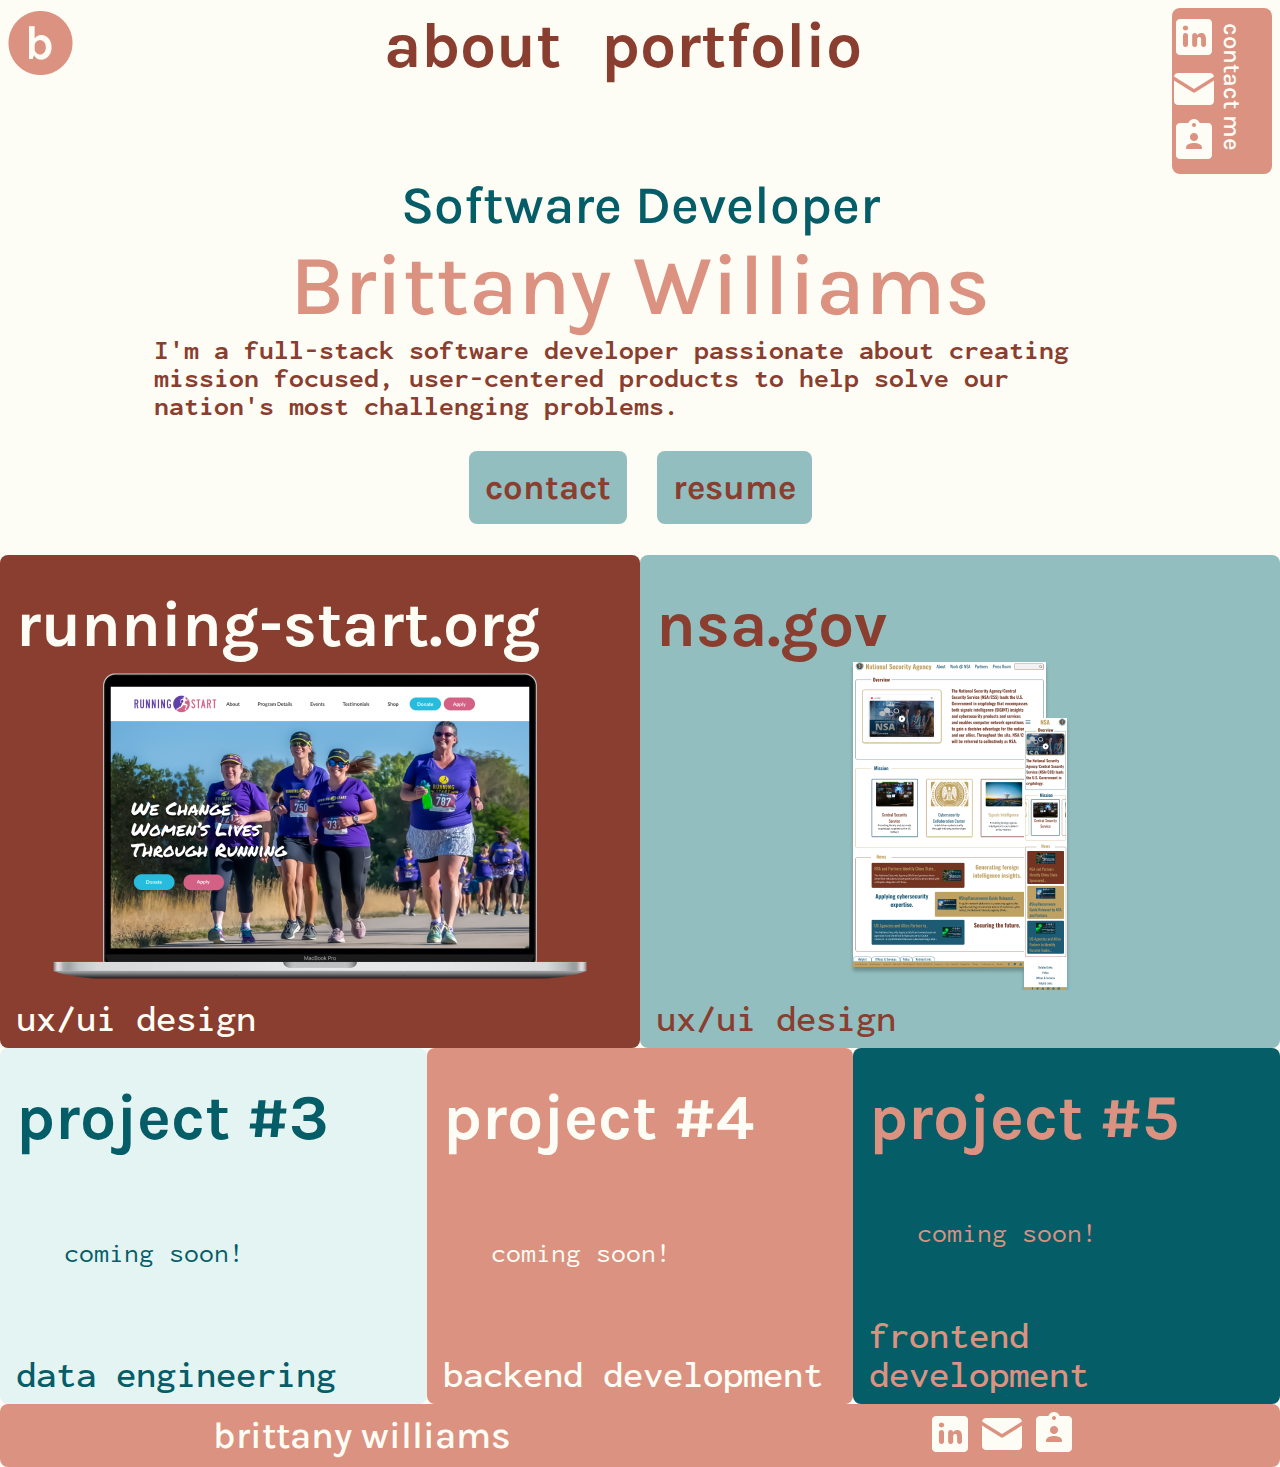
==== index.html @ e021440d "initial commit" ====
<!DOCTYPE HTML>

<head>
  <title>Brittany Williams</title>
  <link rel="icon" type="image/png" href="images/logo.png">
  <link rel="stylesheet" type="text/css" href="css/style.css">
  <link rel="stylesheet" href="https://fonts.googleapis.com/css?family=Karla">
  <link rel="stylesheet" href="https://fonts.googleapis.com/css?family=Inconsolata">
  <meta name="viewport" content="width=device-width, initial-scale=1, minimum-scale=1" />


</head>

<body class="eggshell">
  <nav>
    <a href="#"><img class="logo" src="images/logo.png" /></a>
    <div id="menu">
      <h3 class="menuItem"><a class="brickText" href="about.html">about</a></h3>
      <h3 class="menuItem"><a class="brickText" href="#">portfolio</a></h3>
    </div>
    <div id="socials" class="salmon">
      <div class="column">
        <a href="https://www.linkedin.com/in/brittany-opal-williams/" target="_blank" rel="noopener noreferrer"><img
            src="images/LinkedIn.png" /></a>
        <a href="mailto:brittany.o.williams@gmail.com"><img src="images/Email.png" /></a>
        <a href="https://docs.google.com/document/d/1N_gZZdpuDyimr1k2vZnnKo65q3rNtXK2901FrRV--wQ/edit?usp=sharing"
          target="_blank" rel="noopener noreferrer"><img src="images/CV.png" /></a>
      </div>
      <div id="contact">
        <h6 class="contactMe">contact me</h6>
      </div>
    </div>
  </nav>

  <section id="intro">
    <h4 class="tealText">Software Developer</h4>
    <h2 class="salmonText">Brittany Williams</h2>
    <div id="summary">
        <h3 class="brickText body">I'm a full-stack software developer passionate about creating mission focused, user-centered products to help solve our nation's most challenging problems.</h3>
    </div>
    <div id="buttons">
      <a id="contactButton" class="lightteal brickText buttonLabel" href="mailto:brittany.o.williams@gmail.com">contact</a>
      <a id="resume" class="brickText buttonLabel lightteal" href="https://docs.google.com/document/d/1N_gZZdpuDyimr1k2vZnnKo65q3rNtXK2901FrRV--wQ/edit?usp=sharing" target="_blank" rel="noopener noreferrer">resume</a>
    </div>
  </section>

  <section id="ux_projects">
    <div id="running-start" class="brick">
      <h3 class="eggshellText">running-start.org</h3>
      <div><a href="case_studies/running-start.html"><img src="images/Homepage mockup 1.png"/></a></div>
      <h4 class="sub eggshellText">ux/ui design</h4>
    </div>

    <div id="nsa" class="lightteal">
      <h3 class="brickText">nsa.gov</h3>
      <div><img src="images/Group 1.png"/></div>
      <h4 class="sub brickText">ux/ui design</h4>
    </div>

  </section>

  <section id="dev_projects">
    <div id="p3" class="greyblue tealText">
      <h3>project #3</h3>
      <p class="body">coming soon!</p>
      <h4 class="sub">data engineering</h4>
    </div>
    <div id="p4" class="salmon eggshellText">
      <h3>project #4</h3>
      <p class="body">coming soon!</p>
      <h4 class="sub">backend development</h4>
    </div>
    <div id="p5" class="teal salmonText">
      <h3>project #5</h3>
      <p class="body">coming soon!</p>
      <h4 class="sub">frontend development</h4>
    </div>

  </section>

  <footer class="salmon">
    <h6 class="eggshellText">brittany williams</h6>
    <div>
      <a href="https://www.linkedin.com/in/brittany-opal-williams/" target="_blank" rel="noopener noreferrer"><img
          src="images/LinkedIn.png" /></a>
      <a href="mailto:brittany.o.williams@gmail.com"><img src="images/Email.png" /></a>
      <a href="https://docs.google.com/document/d/1N_gZZdpuDyimr1k2vZnnKo65q3rNtXK2901FrRV--wQ/edit?usp=sharing"
        target="_blank" rel="noopener noreferrer"><img src="images/CV.png" /></a>
    </div>
  </footer>
</body>

</html>
---- css/style.css ----
/* Colors */
.eggshell {
    background-color: #FDFDF5;
    
}

.eggshellText{
    color: #FDFDF5
}

.brick {
    background-color: #8A3E30;
}

.brickText {
    color: #8A3E30;
}

.salmon {
    background-color: #db9281;
}

.salmonText {
    color: #db9281;
}


.greyblue {
    background-color: #e4f4f3;
}

.greyblueText{
    color: #e4f4f3;
}

.lightteal {
    background-color: #92bebf;
}

.lighttealText{
    color: #92bebf;
}

.teal {
    background-color: #055d67;
}

.tealText{
    color: #055d67;
}
/* Typography */
h1 {
    font-family: Karla, sans-serif;
    font-size: 84pt;
    font-weight: bold;
}

h2 {
    font-family: Karla, sans-serif;
    font-size: 64pt;
    font-weight: 550;
}

h2.sub {
    font-family: Inconsolata, Courier, monospace;
    font-size: 48pt;
    font-weight: 550;
    font-stretch: semi-expanded;
}

h3 {
    font-family: Karla, sans-serif;
    font-size: 48pt;
    font-weight: bold;
}

h3.sub {
    font-family: Inconsolata, Courier, monospace;
    font-size: 36pt;
    font-weight: 550;
    font-stretch: semi-expanded;
}

h4 {
    font-family: Karla, sans-serif;
    font-size: 40pt;
    font-weight: 550;
}

h4.sub{
    font-family: Inconsolata, Courier, monospace;
    font-size: 28pt;
    font-weight: 550;
    font-stretch: semi-expanded;
}
h5 {
    font-family: Karla, sans-serif;
    font-size: 36pt;
}

h6 {
    font-family: Karla, sans-serif;
    font-size: 28pt;
    font-weight: 550;
}


.buttonLabel {
    font-family: Karla, sans-serif;
    font-size:26pt;
    font-weight: bold;
}

.body {
    font-family: Inconsolata;
    font-stretch: semi-expanded;
    font-size: 20pt;
}
/* Whole Document Styles */
body{
    margin: 8px 0px 0px 0px;

}
/* Nav Styles */
nav{
    display: flex;
    align-items: flex-start;
    justify-content: space-between;
    margin: 0px 8px;
}

#menu{
    display: flex;
}

.menuItem{
    margin: 0px 20px;
}
a.brickText{
    text-decoration: none;
    color:#8A3E30
}

.logo{
    object-fit: scale-down;
}

#socials{
    display:flex;
    width: 100px;
    justify-content: center;
    border-radius: 8px;
    padding: 5px 0px;
}

.column{
    display:flex;
    flex-direction: column;
}
#contact{
    padding: 10px 0px;
}
.contactMe{
    color:#FDFDF5;
    writing-mode: vertical-rl;
    margin: 0px;
    font-size: 24px;
}

/* Intro */
#intro{
    display: flex;
    flex-direction: column;
    align-items: center;
}

#intro > h2, #intro > h4 {
    margin: 0px;
}

#summary{
    margin: 0px 12%;
}

#summary > h3{
    margin: 0px;
}

#buttons{
    display: flex;
    margin: 16px;
    justify-content: space-evenly;
}

#buttons > a{
    border-radius: 8px;
    padding: 16px;
    margin: 15px;
}
/* Content--Bio */
#bio{
    display: flex;
    flex-direction: column;
    align-items: center;
    padding: 0px 138px;
}

#photo{
    object-fit: scale-down;
    margin-left: 138px;
    border-radius: 8px;
}

#aboutme{
    display: flex;
    align-items: flex-start;
}

#aboutme > div > h3:first-child{
    margin-top: 0px;
}

/* Skills Section */
#skills, #ux_projects{
    display: flex;
}

#ux_projects > div{
    display: flex;
    flex-direction: column;
    justify-content: space-between;
    border-radius: 8px;
}

/* #ux_projects > div > img{
    object-fit: scale-down;
} */

#tech, #running-start{
    width: 50%;
    border-radius: 8px;
}

#softskills, #nsa{
    width: 50%;
    border-radius: 8px;
}

#skills > div > h3, #jobs > div > h3, #running-start > h3, #nsa > h3, #dev_projects > div > h3{
    margin-top: 32px;
    margin-left: 16px;
    margin-bottom: 0px;
}

#tech > div{
    margin: 0px 64px;
}

#softskills > ul{
    margin-top: 0px;
    margin-bottom: 20px;
    margin-left: 64px;
    margin-right: 64px;
}

#running-start > div, #nsa > div{
    margin:auto;
}

#softskills > ul > li{
    padding-top: 26px;
}

.label{
    font-weight: bold;
    padding-right: 10px;
}

/* Jobs Section */
#jobs, #dev_projects{
    display:grid;
    grid-auto-flow: column;
    grid-auto-columns: 1fr;
}

#jobs > div > p{
    margin: 10px 64px;
}

#dev_projects > div > p{
    margin: 64px 64px;
}

#jobs > div, #dev_projects > div{
    display:flex;
    flex-direction: column;
    justify-content: space-between;
    border-radius: 8px;
}

#jobs > div > h4, #dev_projects > div > h4, #ux_projects > div > h4{
    margin: 5px 16px;
    padding-bottom: 5px;
}

/* Footer */

footer{
    display: flex;
    justify-content: space-around;
    align-items: center;
    border-radius: 8px;
}

footer > h6{
    margin: 10px;
}

/* Case Study Styles */
.cs-intro-photo{
    object-fit: scale-down;
    border-radius: 8px;
    margin-left: 20px;
    width: 50%;

}
.cs-section{
    display: flex;
    flex-direction: column;
    align-items: center;
    padding: 0px 64px;
}
.cs-section > h2{
    margin: 30px 0px;
}
.description{
    display: flex;
    align-items: flex-start;
}
.description > div > h3:first-child{
    margin-top: 0px;
}
.divider{
    margin: 10px 0px;
    padding: 5px 0px;
    text-align: center;
}
.summary{
    display: grid;
    grid-template-columns: 1fr 1fr 1fr 1fr 1fr 1fr;
}
.summary > div{
    display: flex;
    flex-direction: column;
}
.summary > div > h6{
    margin: 0px 5px;
    font-weight: bold;
    font-size: 22pt;
    padding: 16px;
    border-radius: 8px;
    text-align: center;
}

.summary > div > ul{
    padding-right: 5px;
}
/* Responsive Web Design Media Queries */
@media screen and (max-width: 600px){
    #menu {
        display: flex;
        flex-direction: column;
        align-items: center;
    }

    #aboutme{
        flex-direction: column;
        align-items: center;
    }

    #bio > h2 {
        margin: 20px 0px;
    }
    #bio{
        padding: 0px 64px;
    }
    #photo{
        margin-left: 0px;
        margin-bottom: 20px;
    }
    #skills, #ux_projects{
        flex-direction: column;
    }
    #tech, #softskills, #running-start, #nsa{
        width:100%
    }
    #jobs, #dev_projects{
        grid-auto-flow: unset;
    }
    #intro > h2{
        text-align: center;
    }
    #intro{
        margin-top: 20px;
    }
    .description{
        flex-direction: column-reverse;
        align-items: center;
    }
    .cs-intro-photo{
        margin-left: 0px;
        margin-bottom: 30px;
    }
    .cs-section > h2{
        text-align: center;
    }
    .summary{
        grid-template-columns: 1fr 1fr;
    }
    
}
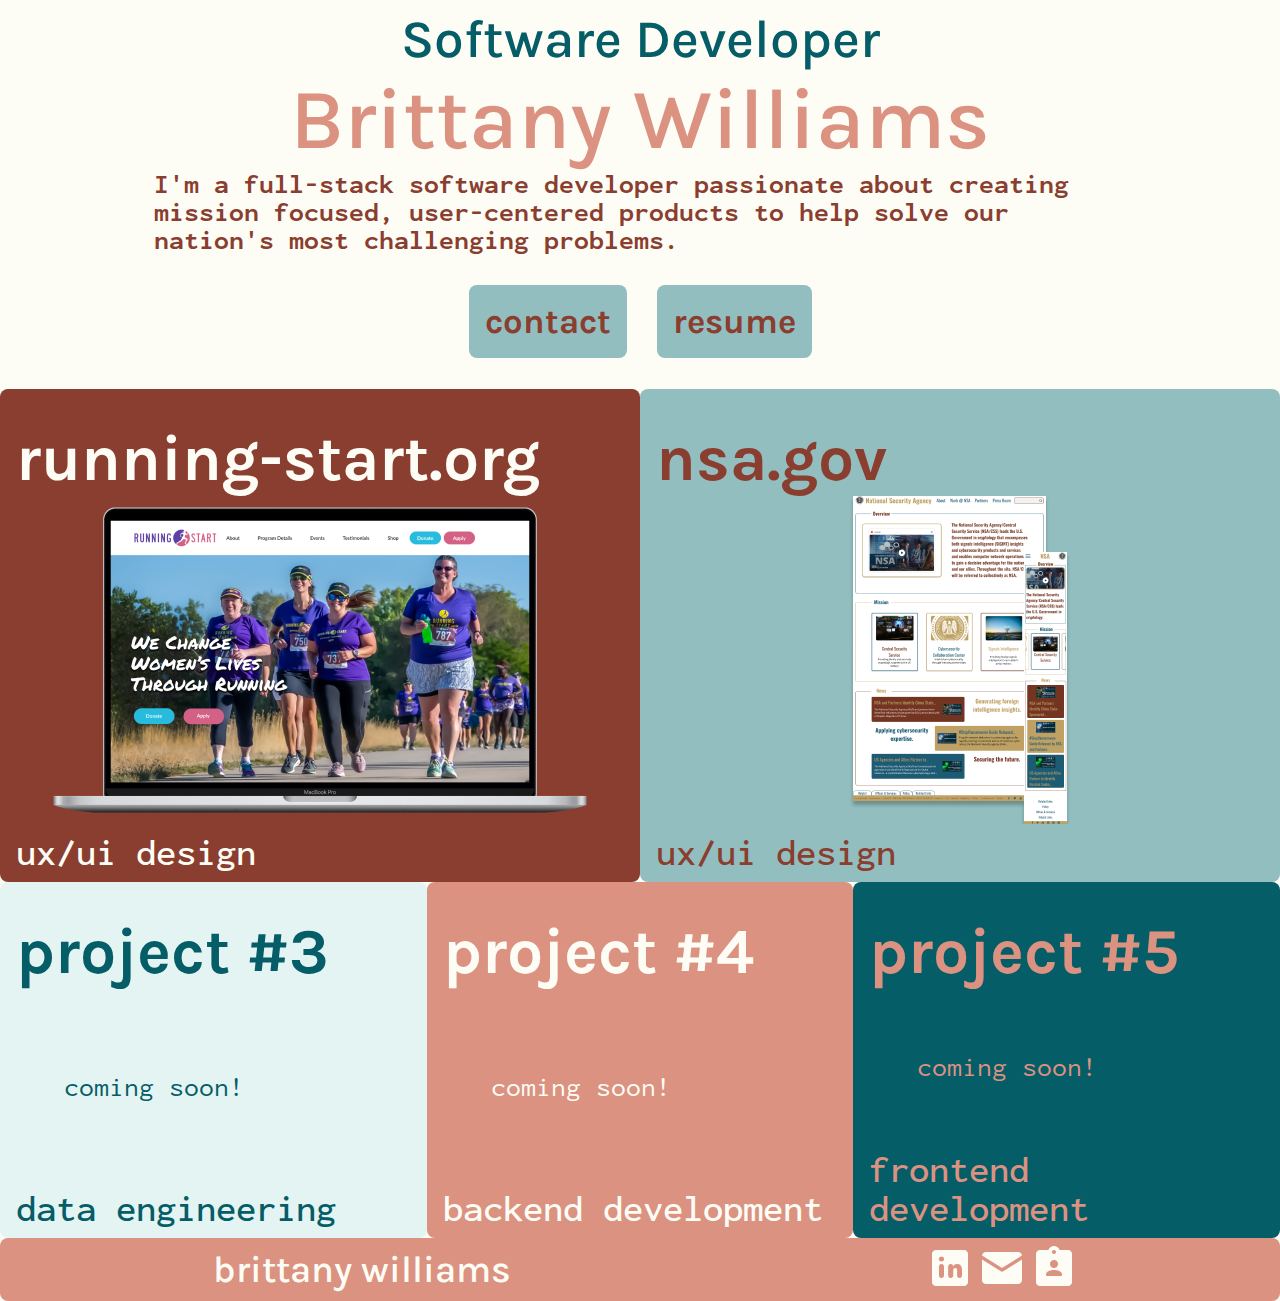
==== commit aff8656f: "reusable header/footer" ====
--- a/index.html
+++ b/index.html
@@ -7,31 +7,12 @@
   <link rel="stylesheet" href="https://fonts.googleapis.com/css?family=Karla">
   <link rel="stylesheet" href="https://fonts.googleapis.com/css?family=Inconsolata">
   <meta name="viewport" content="width=device-width, initial-scale=1, minimum-scale=1" />
-
-
+  <script src="components/header.js" type="text/javascript" defer></script>
+  <script src="components/footer.js" type="text/javascript" defer></script>
 </head>
 
 <body class="eggshell">
-  <nav>
-    <a href="#"><img class="logo" src="images/logo.png" /></a>
-    <div id="menu">
-      <h3 class="menuItem"><a class="brickText" href="about.html">about</a></h3>
-      <h3 class="menuItem"><a class="brickText" href="#">portfolio</a></h3>
-    </div>
-    <div id="socials" class="salmon">
-      <div class="column">
-        <a href="https://www.linkedin.com/in/brittany-opal-williams/" target="_blank" rel="noopener noreferrer"><img
-            src="images/LinkedIn.png" /></a>
-        <a href="mailto:brittany.o.williams@gmail.com"><img src="images/Email.png" /></a>
-        <a href="https://docs.google.com/document/d/1N_gZZdpuDyimr1k2vZnnKo65q3rNtXK2901FrRV--wQ/edit?usp=sharing"
-          target="_blank" rel="noopener noreferrer"><img src="images/CV.png" /></a>
-      </div>
-      <div id="contact">
-        <h6 class="contactMe">contact me</h6>
-      </div>
-    </div>
-  </nav>
-
+  <header-component></header-component>
   <section id="intro">
     <h4 class="tealText">Software Developer</h4>
     <h2 class="salmonText">Brittany Williams</h2>
@@ -47,7 +28,7 @@
   <section id="ux_projects">
     <div id="running-start" class="brick">
       <h3 class="eggshellText">running-start.org</h3>
-      <div><a href="case_studies/running-start.html"><img src="images/Homepage mockup 1.png"/></a></div>
+      <div><a href="running-start.html"><img src="images/Homepage mockup 1.png"/></a></div>
       <h4 class="sub eggshellText">ux/ui design</h4>
     </div>
 
@@ -78,16 +59,7 @@
 
   </section>
 
-  <footer class="salmon">
-    <h6 class="eggshellText">brittany williams</h6>
-    <div>
-      <a href="https://www.linkedin.com/in/brittany-opal-williams/" target="_blank" rel="noopener noreferrer"><img
-          src="images/LinkedIn.png" /></a>
-      <a href="mailto:brittany.o.williams@gmail.com"><img src="images/Email.png" /></a>
-      <a href="https://docs.google.com/document/d/1N_gZZdpuDyimr1k2vZnnKo65q3rNtXK2901FrRV--wQ/edit?usp=sharing"
-        target="_blank" rel="noopener noreferrer"><img src="images/CV.png" /></a>
-    </div>
-  </footer>
+  <footer-component></footer-component>
 </body>
 
 </html>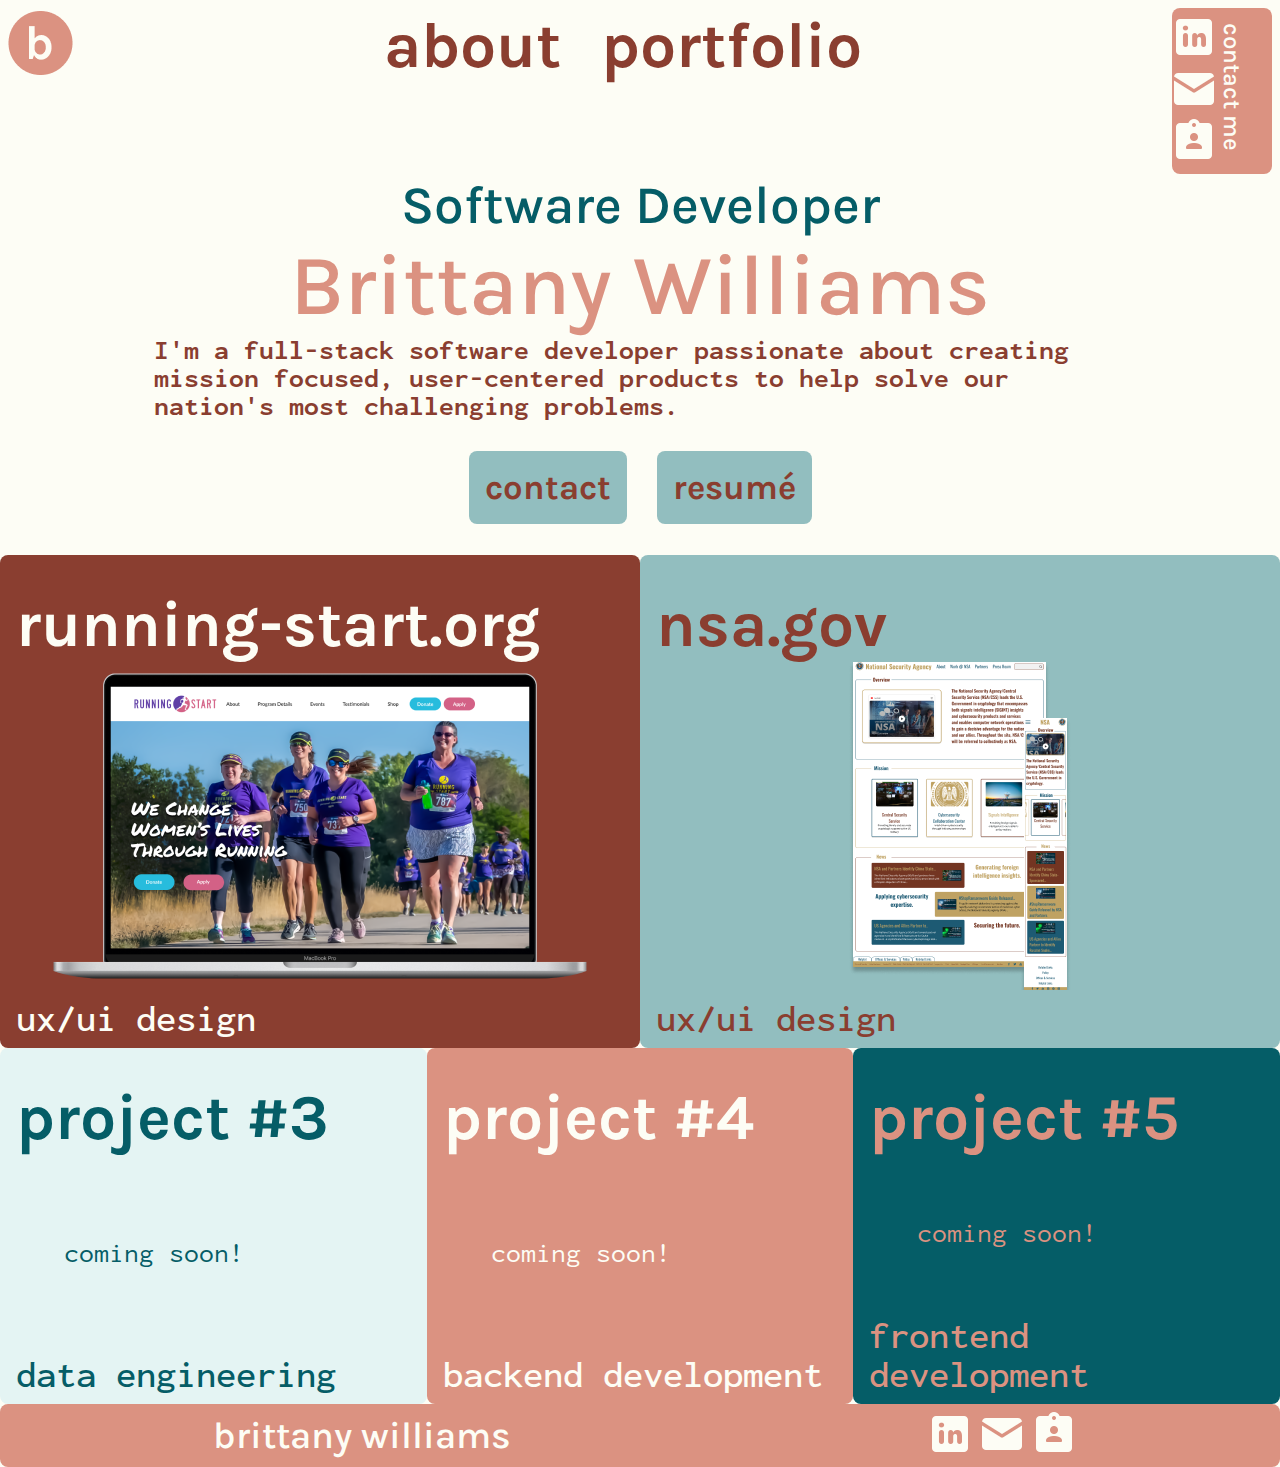
==== commit 83e7602a: "added header template; resume fix" ====
--- a/index.html
+++ b/index.html
@@ -21,7 +21,7 @@
     </div>
     <div id="buttons">
       <a id="contactButton" class="lightteal brickText buttonLabel" href="mailto:brittany.o.williams@gmail.com">contact</a>
-      <a id="resume" class="brickText buttonLabel lightteal" href="https://docs.google.com/document/d/1N_gZZdpuDyimr1k2vZnnKo65q3rNtXK2901FrRV--wQ/edit?usp=sharing" target="_blank" rel="noopener noreferrer">resume</a>
+      <a id="resume" class="brickText buttonLabel lightteal" href="https://docs.google.com/document/d/1N_gZZdpuDyimr1k2vZnnKo65q3rNtXK2901FrRV--wQ/edit?usp=sharing" target="_blank" rel="noopener noreferrer">resum&eacute;</a>
     </div>
   </section>
 
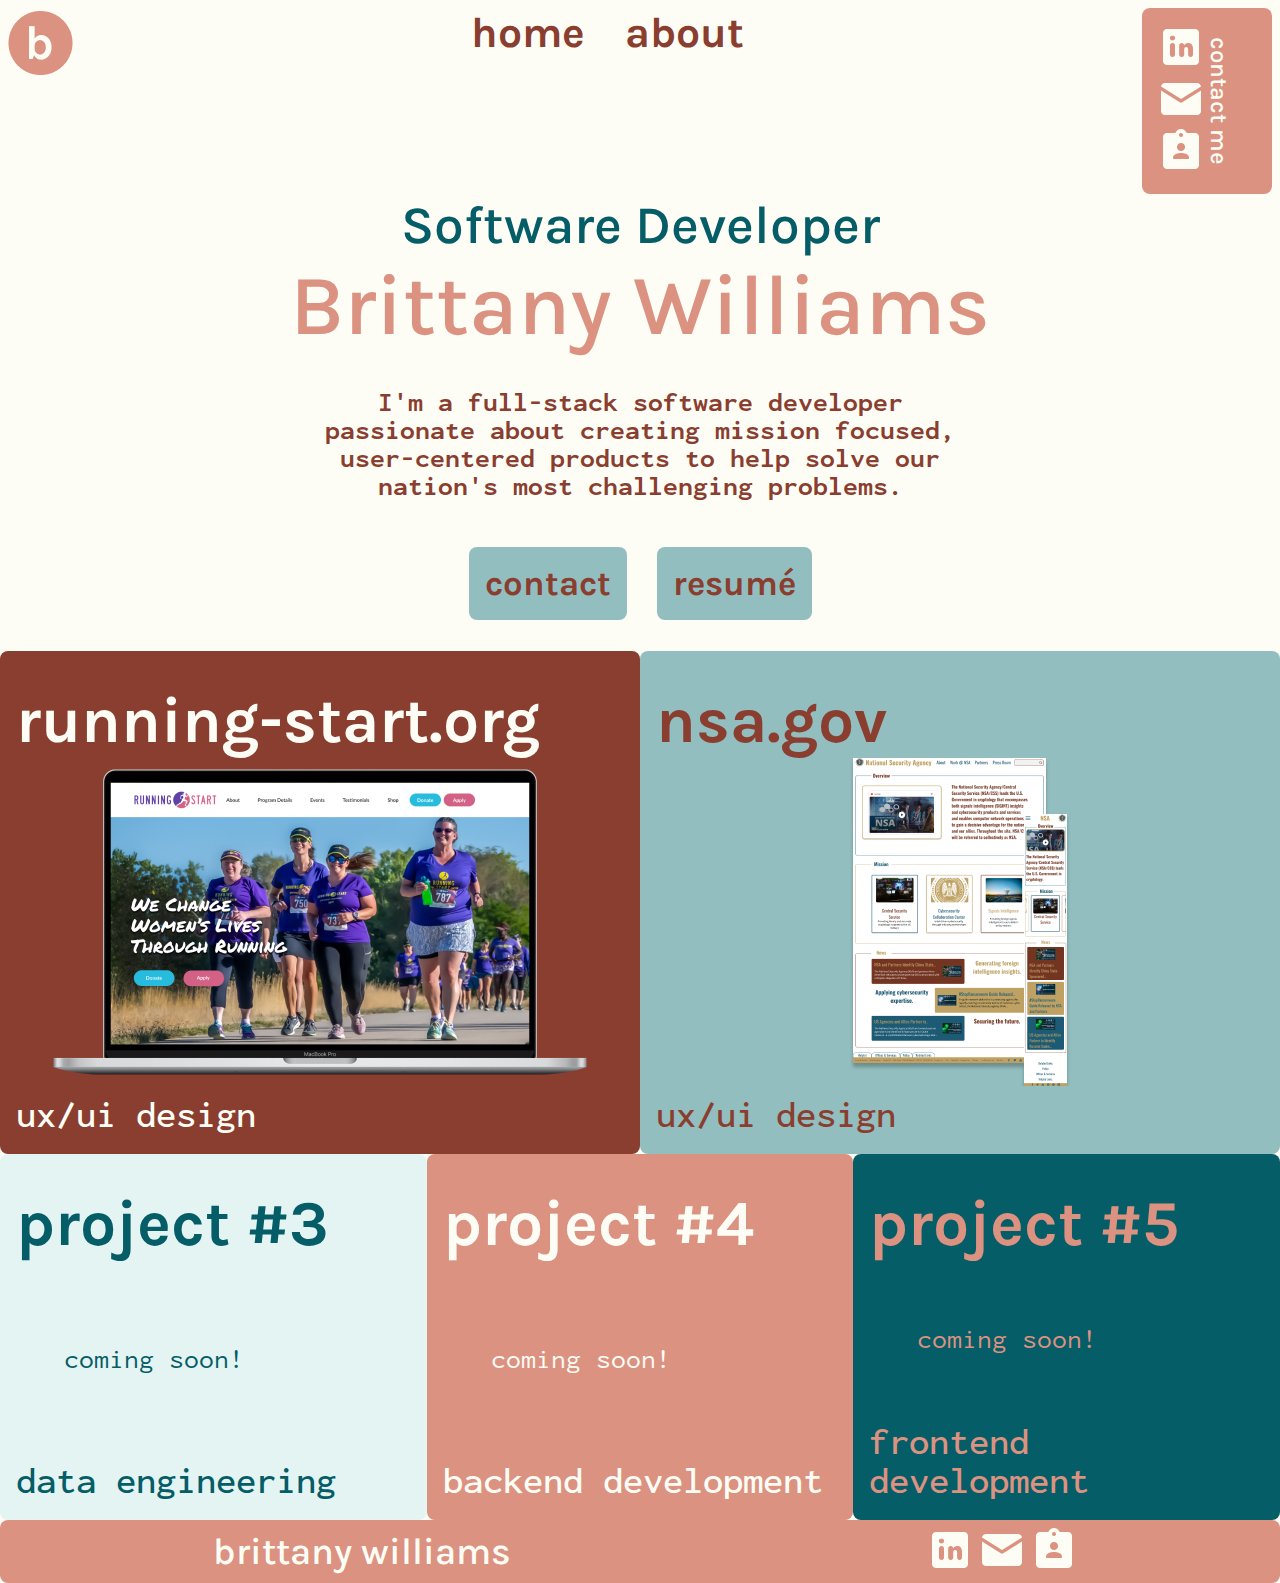
==== commit 4ba45193: "added google analytics tags" ====
--- a/index.html
+++ b/index.html
@@ -1,6 +1,15 @@
 <!DOCTYPE HTML>
 
 <head>
+  <!-- Google tag (gtag.js) -->
+  <script async src="https://www.googletagmanager.com/gtag/js?id=G-4834Q5YLZ2"></script>
+  <script>
+    window.dataLayer = window.dataLayer || [];
+    function gtag() { dataLayer.push(arguments); }
+    gtag('js', new Date());
+
+    gtag('config', 'G-4834Q5YLZ2');
+  </script>
   <title>Brittany Williams</title>
   <link rel="icon" type="image/png" href="images/logo.png">
   <link rel="stylesheet" type="text/css" href="css/style.css">
@@ -17,24 +26,28 @@
     <h4 class="tealText">Software Developer</h4>
     <h2 class="salmonText">Brittany Williams</h2>
     <div id="summary">
-        <h3 class="brickText body">I'm a full-stack software developer passionate about creating mission focused, user-centered products to help solve our nation's most challenging problems.</h3>
+      <h3 class="brickText body">I'm a full-stack software developer passionate about creating mission focused,
+        user-centered products to help solve our nation's most challenging problems.</h3>
     </div>
     <div id="buttons">
-      <a id="contactButton" class="lightteal brickText buttonLabel" href="mailto:brittany.o.williams@gmail.com">contact</a>
-      <a id="resume" class="brickText buttonLabel lightteal" href="https://docs.google.com/document/d/1N_gZZdpuDyimr1k2vZnnKo65q3rNtXK2901FrRV--wQ/edit?usp=sharing" target="_blank" rel="noopener noreferrer">resum&eacute;</a>
+      <a id="contactButton" class="lightteal brickText buttonLabel"
+        href="mailto:brittany.o.williams@gmail.com">contact</a>
+      <a id="resume" class="brickText buttonLabel lightteal"
+        href="https://docs.google.com/document/d/1N_gZZdpuDyimr1k2vZnnKo65q3rNtXK2901FrRV--wQ/edit?usp=sharing"
+        target="_blank" rel="noopener noreferrer">resum&eacute;</a>
     </div>
   </section>
 
   <section id="ux_projects">
     <div id="running-start" class="brick">
       <h3 class="eggshellText">running-start.org</h3>
-      <div><a href="running-start.html"><img src="images/Homepage mockup 1.png"/></a></div>
+      <div><a href="running-start.html"><img src="images/Homepage mockup 1.png" /></a></div>
       <h4 class="sub eggshellText">ux/ui design</h4>
     </div>
 
     <div id="nsa" class="lightteal">
       <h3 class="brickText">nsa.gov</h3>
-      <div><img src="images/Group 1.png"/></div>
+      <div><img src="images/Group 1.png" /></div>
       <h4 class="sub brickText">ux/ui design</h4>
     </div>
 
--- a/css/style.css
+++ b/css/style.css
@@ -135,6 +135,7 @@
 
 .menuItem{
     margin: 0px 20px;
+    font-size: 32pt;
 }
 a.brickText{
     text-decoration: none;
@@ -148,9 +149,10 @@
 #socials{
     display:flex;
     width: 100px;
-    justify-content: center;
-    border-radius: 8px;
-    padding: 5px 0px;
+    justify-content: space-evenly;
+    border-radius: 8px;
+    padding: 15px;
+    align-items: center;
 }
 
 .column{
@@ -179,7 +181,8 @@
 }
 
 #summary{
-    margin: 0px 12%;
+    margin: 32px 25%;
+    text-align: center;
 }
 
 #summary > h3{
@@ -188,7 +191,7 @@
 
 #buttons{
     display: flex;
-    margin: 16px;
+    margin-bottom: 16px;
     justify-content: space-evenly;
 }
 
@@ -299,7 +302,7 @@
 }
 
 #jobs > div > h4, #dev_projects > div > h4, #ux_projects > div > h4{
-    margin: 5px 16px;
+    margin: 5px 16px 15px 16px;
     padding-bottom: 5px;
 }
 
@@ -328,7 +331,7 @@
     display: flex;
     flex-direction: column;
     align-items: center;
-    padding: 0px 64px;
+    padding: 0px 64px 32px 64px;
 }
 .cs-section > h2{
     margin: 30px 0px;
@@ -337,17 +340,35 @@
     display: flex;
     align-items: flex-start;
 }
-.description > div > h3:first-child{
+
+.abstract{
+    width: 50%;
+}
+/* .description > div > h3:first-child{
     margin-top: 0px;
 }
+.description > div > h3 {
+    display: flex;
+} */
+.descriptionGrid{
+    display: grid;
+    grid-template-columns: 25% 75%;
+}
+
+.descriptionGrid > span, .descriptionGrid > div {
+    margin-bottom: 20px;
+    font-weight: bold;
+}
 .divider{
-    margin: 10px 0px;
+    margin: 0px;
     padding: 5px 0px;
     text-align: center;
+    border-radius: 8px;
 }
 .summary{
     display: grid;
     grid-template-columns: 1fr 1fr 1fr 1fr 1fr 1fr;
+    margin-top: 32px;
 }
 .summary > div{
     display: flex;
@@ -365,6 +386,48 @@
 .summary > div > ul{
     padding-right: 5px;
 }
+
+.card{
+    display: grid;
+    grid-template-columns: 1fr 1fr;
+    padding: 20px 0px;
+}
+
+.cardimgdiv {
+    padding: 0px 64px;
+    text-align: center;
+}
+
+.cardimgdiv > img{
+    border-radius: 8px;
+}
+
+.cardtextdiv{
+    padding: 0px 64px;
+}
+
+/* Image Modal CSS Styles */
+.modal{
+    display: none;
+    position: fixed;
+    z-index: 1;
+    left: 0;
+    top: 0;
+    width: 100%;
+    height: 100%;
+    overflow: auto;
+    background-color: rgba(5, 93, 103, 0.6);
+}
+
+.modal-content {
+    background-color: #FDFDF5;
+    margin: 5% auto; /* 15% from the top and centered */
+    padding: 20px;
+    border: 5pt solid #db9281;
+    border-radius: 8px;
+    width: fit-content;
+}
+
 /* Responsive Web Design Media Queries */
 @media screen and (max-width: 600px){
     #menu {
